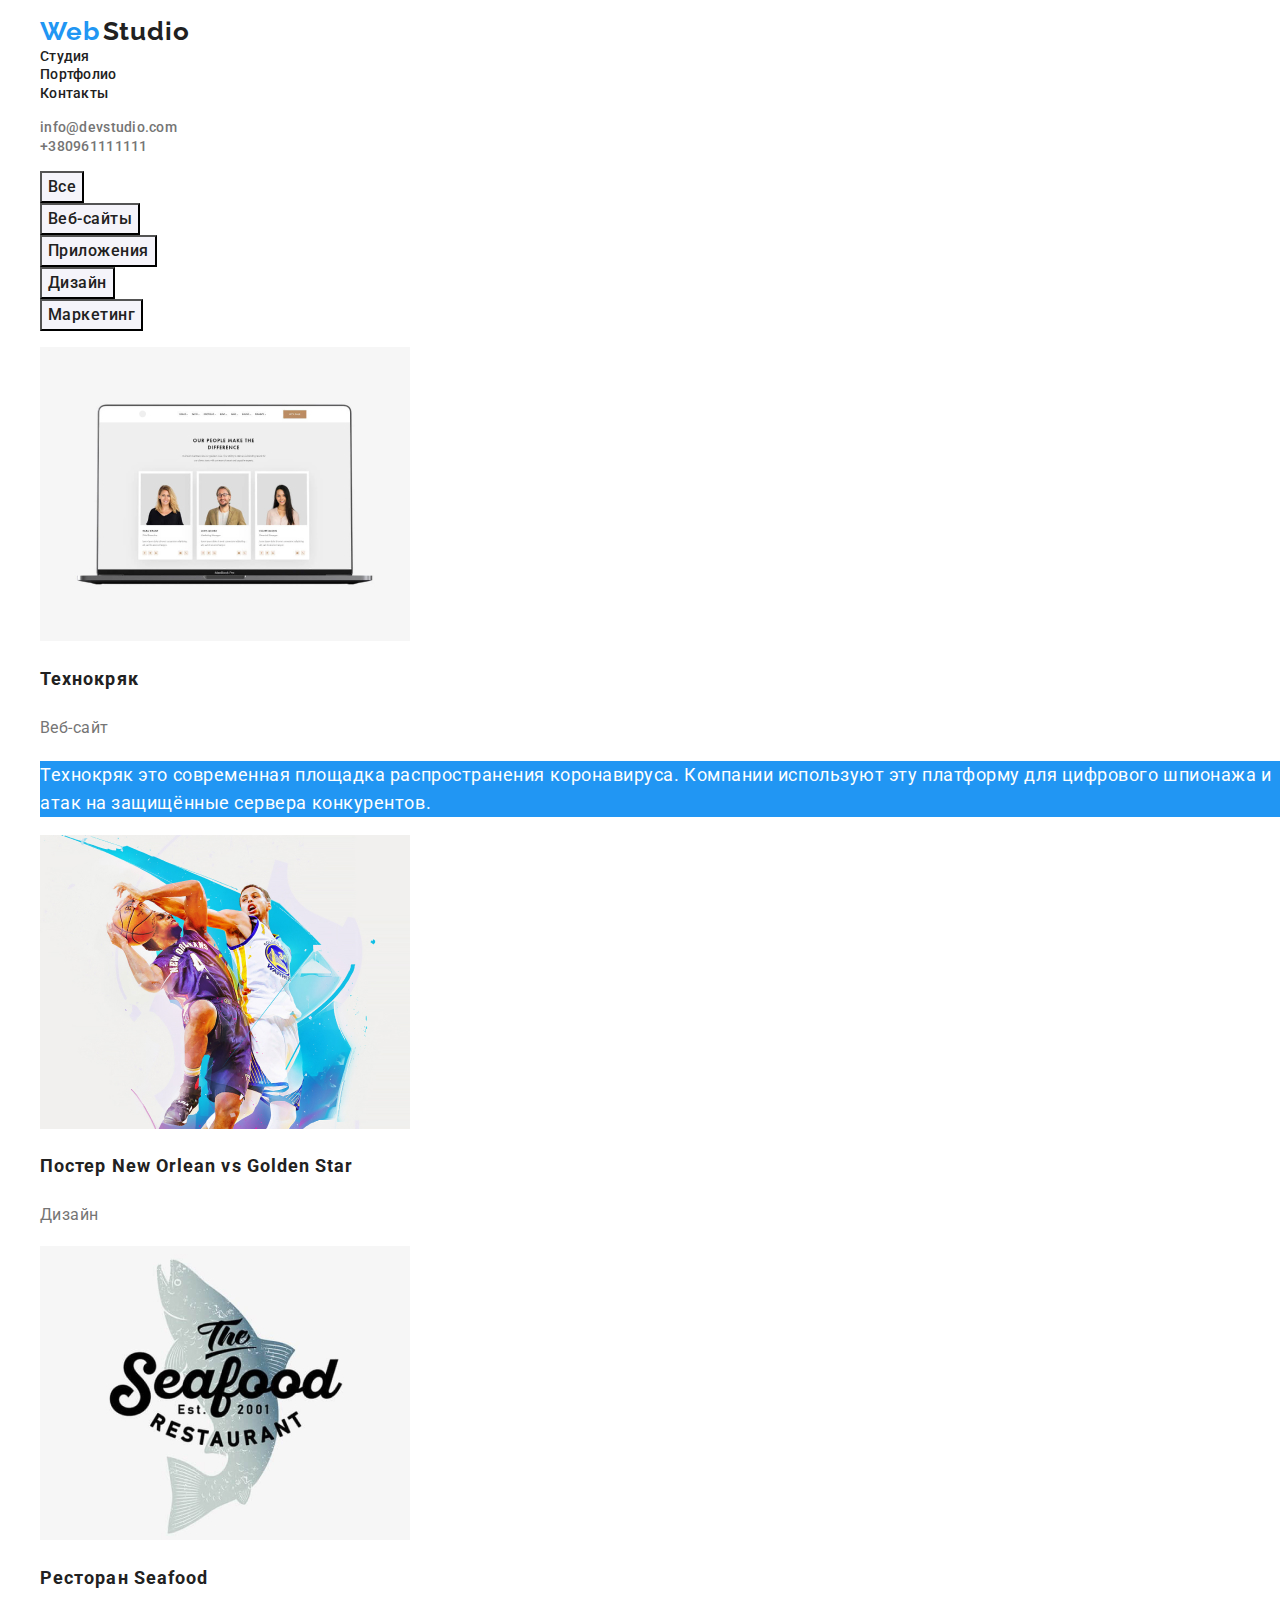
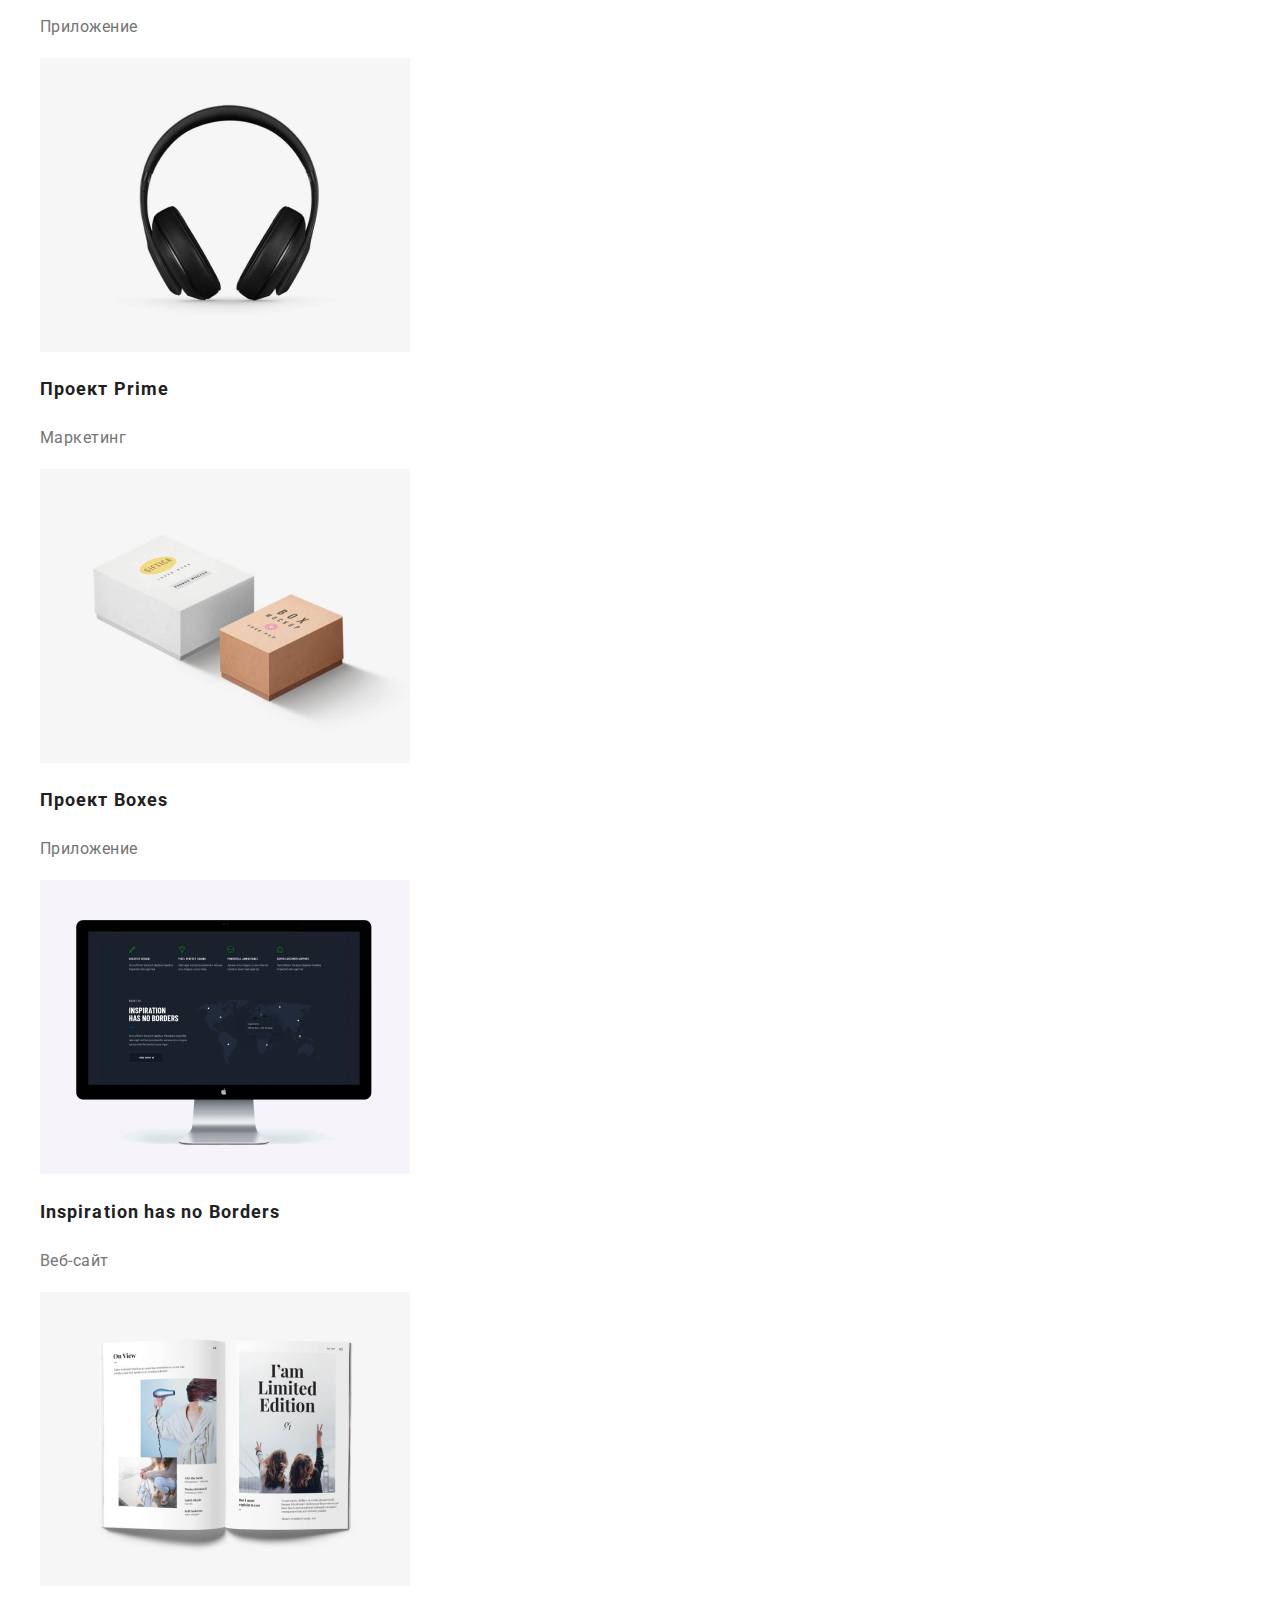
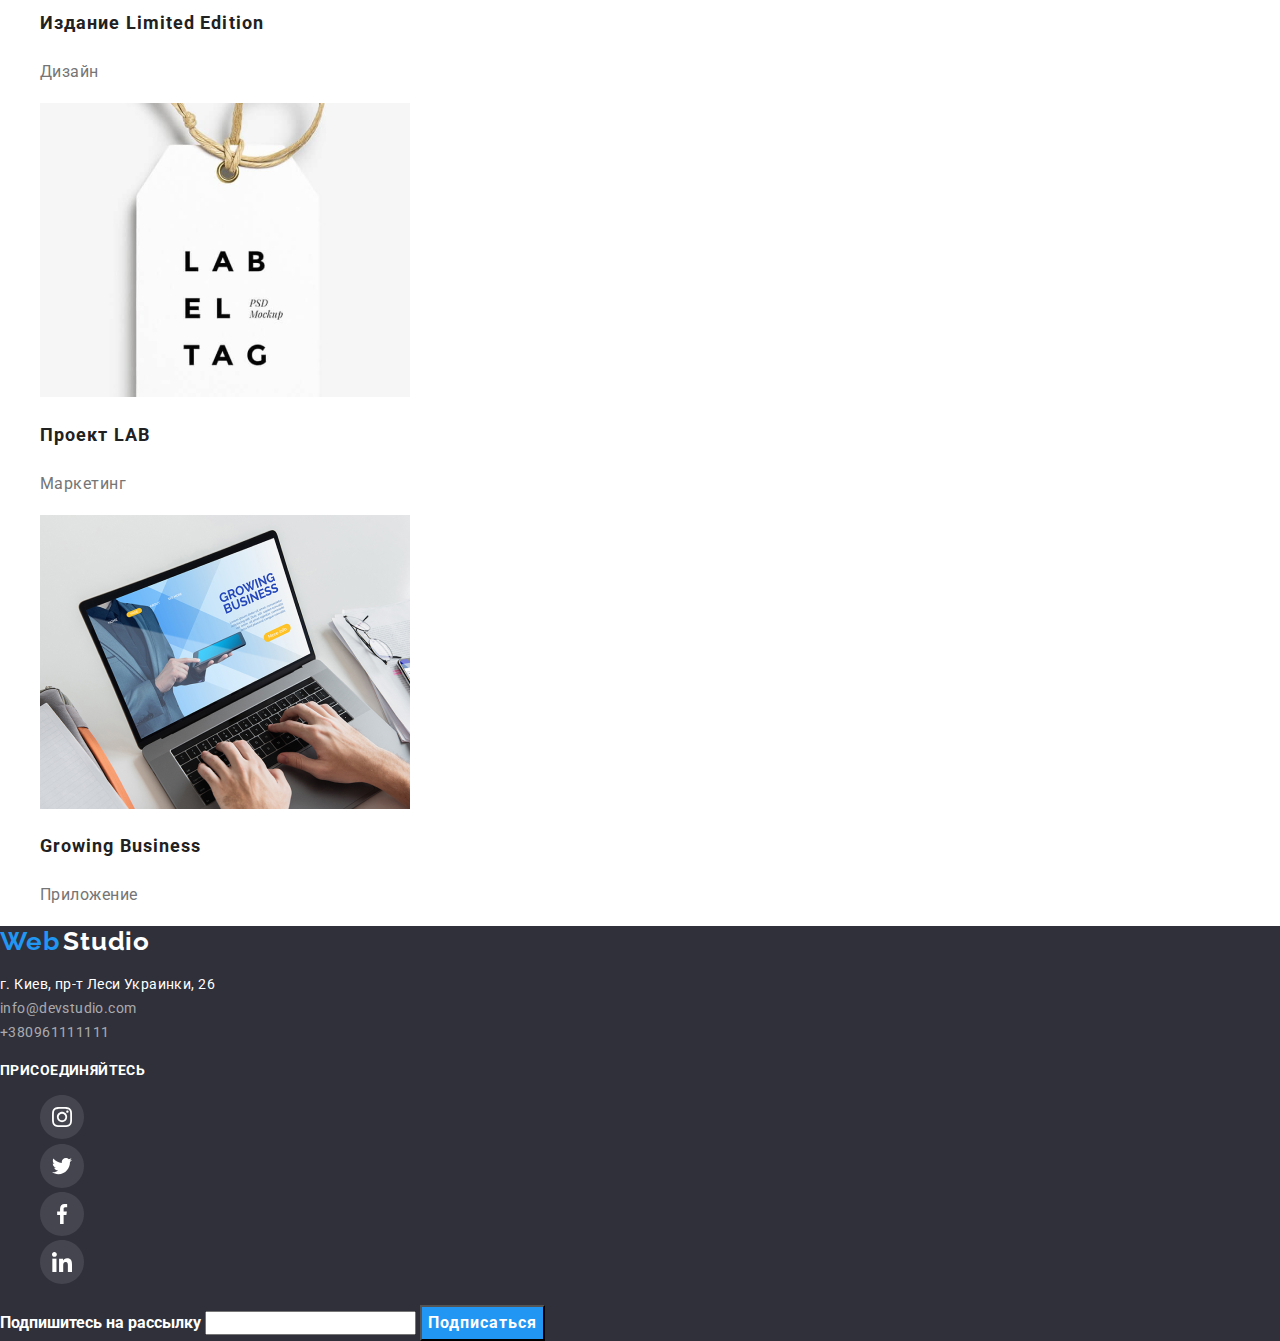
==== portfolio.html @ 6f6c6d49 "+" ====
<!DOCTYPE html>
<html lang="ru">
  <head>
    <meta charset="UTF-8" />
    <meta name="viewport" content="width=device-width, initial-scale=1.0" />
    <title>Портфолио</title>
    <link
      href="https://fonts.googleapis.com/css2?family=Raleway:wght@400;700&family=Roboto:wght@400;500;700;900&display=swap"
      rel="stylesheet"
    />
    <link rel="stylesheet" href="./css/normalize.css" />
    <link rel="stylesheet" href="./css/styles.css" />
  </head>

  <body>
    <header>
      <!--Main Navigation-->
      <nav>
        <ul class="site-nav">
          <li>
            <a href="./index.html" class="link">
              <span class="logo-web">Web</span>
              <span class="logo-studio">Studio</span>
            </a>
          </li>
          <li><a href="./index.html" class="link">Студия</a></li>
          <li>
            <a href="./portfolio.html" class="link">Портфолио</a>
          </li>
          <li><a href="" class="link">Контакты</a></li>
        </ul>
      </nav>

      <!--Contacts-->
      <address class="adress-top">
        <ul>
          <li>
            <a href="mailto:info@devstudio.com" class="contacts"
              >info@devstudio.com</a
            >
          </li>
          <li>
            <a href="tel:+380961111111" class="contacts">+380961111111</a>
          </li>
        </ul>
      </address>
    </header>

    <!--Section-->
    <main>
      <section>
        <h1 hidden>Наше портфолио проектов</h1>
        <ul>
          <li><button type="button" class="button-portfolio">Все</button></li>
          <li>
            <button type="button" class="button-portfolio">Веб-сайты</button>
          </li>
          <li>
            <button type="button" class="button-portfolio">Приложения</button>
          </li>
          <li>
            <button type="button" class="button-portfolio">Дизайн</button>
          </li>
          <li>
            <button type="button" class="button-portfolio">Маркетинг</button>
          </li>
        </ul>

        <!--cards-->
        <ul class="portfolio">
          <li>
            <a href="">
              <img
                src="./images/img.tehno.1.jpg"
                alt="Технокряк веб сайт"
                width="370"
              />
              <h2 class="portfolio-title">Технокряк</h2>
              <p class="portfolio-group">Веб-сайт</p>
              <p class="portfolio-description">
                Технокряк это современная площадка распространения коронавируса.
                Компании используют эту платформу для цифрового шпионажа и атак
                на защищённые сервера конкурентов.
              </p>
            </a>
          </li>
          <li>
            <a href="#">
              <img src="./images/img.tehno.2.jpg" alt="Постер" width="370" />
              <h2 class="portfolio-title">Постер New Orlean vs Golden Star</h2>
              <p class="portfolio-group">Дизайн</p>
            </a>
          </li>
          <li>
            <a href="#">
              <img
                src="./images/img.tehno.3.jpg"
                alt="Приложение для ресторана"
                width="370"
              />
              <h2 class="portfolio-title">Ресторан Seafood</h2>
              <p class="portfolio-group">Приложение</p>
            </a>
          </li>
          <li>
            <a href="">
              <img
                src="./images/img.tehno.4.jpg"
                alt="Маркетинговый проект"
                width="370"
              />
              <h2 class="portfolio-title">Проект Prime</h2>
              <p class="portfolio-group">Маркетинг</p>
            </a>
          </li>
          <li>
            <a href="">
              <img
                src="./images/img.tehno.5.jpg"
                alt="Приложение Коробка"
                width="370"
              />
              <h2 class="portfolio-title">Проект Boxes</h2>
              <p class="portfolio-group">Приложение</p>
            </a>
          </li>
          <li>
            <a href="">
              <img
                src="./images/img.tehno.6.jpg"
                alt="Веб сайт про вдохновение"
                width="370"
              />
              <h2 class="portfolio-title">Inspiration has no Borders</h2>
              <p class="portfolio-group">Веб-сайт</p>
            </a>
          </li>
          <li>
            <a href="">
              <img src="./images/img.tehno.7.jpg" alt="Дизайн" width="370" />
              <h2 class="portfolio-title">Издание Limited Edition</h2>
              <p class="portfolio-group">Дизайн</p>
            </a>
          </li>
          <li>
            <a href="">
              <img
                src="./images/img.tehno.8.jpg"
                alt="Маркетинг проекта Лаб"
                width="370"
              />
              <h2 class="portfolio-title">Проект LAB</h2>
              <p class="portfolio-group">Маркетинг</p>
            </a>
          </li>
          <li>
            <a href="">
              <img
                src="./images/laptop.jpg"
                alt="Приложение про бизнес"
                width="370"
              />
              <h2 class="portfolio-title">Growing Business</h2>
              <p class="portfolio-group">Приложение</p>
            </a>
          </li>
        </ul>
      </section>
    </main>

    <!--Footer-->
    <footer class="footer">
      <!--adress section-->
      <div>
        <a href="">
          <span class="logo-web">Web</span>
          <span class="logo-studio web-white">Studio</span>
        </a>
      </div>
      <div>
        <p>
          <span class="footer-adress">г. Киев, пр-т Леси Украинки, 26 </span
          ><br />
          <span class="email">info@devstudio.com </span><br />
          <span class="phone">+380961111111 </span><br />
        </p>
      </div>

      <!--Sosial media section-->
      <div>
        <b class="slogan">Присоединяйтесь</b>
        <ul>
          <li>
            <a
              href="https://www.instagram.com/"
              target="_blank"
              rel="noopener noreferrer"
              aria-label="ссылка Инстаграм"
              ><img src="./images/instagram.svg" alt="Линк на Инстаграм"
            /></a>
          </li>
          <li>
            <a
              href="https://twitter.com/"
              target="_blank"
              rel="noopener noreferrer"
              aria-label="ссылка Твиттер"
              ><img src="./images/twitter.black.svg" alt="Линк на Твиттер"
            /></a>
          </li>
          <li>
            <a
              href="https://facebook.com/"
              target="_blank"
              rel="noopener noreferrer"
              aria-label="ссылка Фейсбук"
              ><img src="./images/facebook.black.svg" alt="Линк на Фейсбук"
            /></a>
          </li>
          <li>
            <a
              href="https://www.linkedin.com/"
              target="_blank"
              rel="noopener noreferrer"
              aria-label="ссылка Линкедин"
              ><img src="./images/linkedin.black.svg" alt="Линк на Линкедин"
            /></a>
          </li>
        </ul>
      </div>
      <b class="foter">
        Подпишитесь на рассылку
      </b>
      <input type="text" />
      <button type="button" class="button">Подписаться</button>
    </footer>
  </body>
</html>
---- css/styles.css ----
:root {
  --primary-text-color: #757575;
  --title-text-color: #212121;
  --acent-text-color: #2196f3;
  --contacts-text-color: rgba(255, 255, 255, 0.6);
  --footer-background-color: #2f303a;
  --white-text-color: #ffffff;
  --grey-back-color: #f5f4fa;
}

ul {
  list-style-type: none;
}

a {
  text-decoration: none;
}
.section-title {
  color: var(--title-text-color);
  font-weight: 700;
  font-size: 36px;
  line-height: 1.17;
  letter-spacing: 0.03em;
  text-align: center;
}

body {
  background-color: #ffffff;
  color: var(--primary-text-color);
  font-family: Roboto, sans-serif;
}

/* Main Navigation*/
.logo-web {
  color: var(--acent-text-color);
  font-family: Raleway, sans-serif;
  font-weight: 700;
  font-size: 26px;
  line-height: 1.19;
  letter-spacing: 0.03em;
}

.logo-studio {
  color: var(--title-text-color);
  font-family: Raleway, sans-serif;
  font-weight: 700;
  font-size: 26px;
  line-height: 1.19;
  letter-spacing: 0.03em;
}

.site-nav .link {
  color: var(--title-text-color);
  font-weight: 500;
  font-size: 14px;
  line-height: 1.14px;
  letter-spacing: 0.02em;
}

.adress-top {
  font-style: normal;
}
.contacts {
  color: var(--primary-text-color);
  font-weight: 500;
  font-size: 14px;
  line-height: 1.14px;
  letter-spacing: 0.02em;
}

.button {
  background-color: var(--acent-text-color);
  color: var(--white-text-color);
  font-family: inherit;
  font-weight: 700;
  font-size: 16px;
  line-height: 1.88;
  text-align: center;
  letter-spacing: 0.06em;
}

.link:hover,
.link:focus,
.contacts:hover,
.contacts:focus,
.button:active,
.button-portfolio:active {
  color: var(--acent-text-color);
}

/* Hero*/
.hero-title {
  color: #ffffff;
  background-color: #2f303a;
  font-weight: 700;
  font-size: 44px;
  line-height: 1.36;
  letter-spacing: 0.06em;
  text-transform: uppercase;
  text-align: center;
}

/* Work principles*/

.principles-title {
  color: var(--title-text-color);
  font-weight: 700;
  font-size: 14px;
  line-height: 1.14;
  letter-spacing: 0.03em;
  text-transform: uppercase;
}

.principles-description {
  font-weight: 400;
  font-size: 14px;
  line-height: 1.71;
  letter-spacing: 0.03em;
}

/* What do we do section*/
.work-list-title {
  color: var(--white-text-color);
  background-color: #2f303a;
  font-weight: 700;
  font-size: 14px;
  line-height: 1.14;
  text-align: center;
  letter-spacing: 0.03em;
  text-transform: uppercase;
}

/* Our team section*/
.team-section {
  background-color: var(--grey-back-color);
}
.team-member-name {
  color: var(--title-text-color);
  font-weight: 500;
  font-size: 16px;
  line-height: 1.19;
  text-align: center;
  letter-spacing: 0.03em;
}

.profession {
  font-weight: 400;
  font-size: 16px;
  line-height: 0.84;
  text-align: center;
  letter-spacing: 0.03em;
}

/* Our clients section*/

/* Adress section*/
.footer {
  background: var(--footer-background-color);
}
.footer-adress {
  color: var(--white-text-color);
  font-weight: 400;
  font-size: 14px;
  line-height: 1.71;
  letter-spacing: 0.03em;
}
.foter {
  color: var(--white-text-color);
}
.email,
.phone {
  color: var(--contacts-text-color);
  font-weight: 400;
  font-size: 14px;
  line-height: 1.71;
  letter-spacing: 0.03em;
}

.web-white {
  color: var(--white-text-color);
  font-family: Raleway, sans-serif;
  font-weight: 700;
  font-size: 26px;
  line-height: 1.19;
  letter-spacing: 0.03em;
}

.slogan {
  color: var(--white-text-color);
  font-weight: 700;
  font-size: 14px;
  line-height: 1.14;
  letter-spacing: 0.03em;
  text-transform: uppercase;
}

/*PORTFOLIO PAGE CSS*/

.button-portfolio {
  background-color: var(--grey-back-color);
  color: var(--title-text-color);
  font-family: inherit;
  font-weight: 500;
  font-size: 16px;
  line-height: 1.63;
  text-align: center;
  letter-spacing: 0.03em;
}

.button-portfolio:focus,
.button-portfolio:hover {
  background-color: var(--acent-text-color);
  color: var(--white-text-color);
}

.portfolio-title {
  color: var(--title-text-color);
  font-weight: 700;
  font-size: 18px;
  line-height: 2;
  letter-spacing: 0.06em;
}

.portfolio-group {
  color: var(--primary-text-color);
  font-weight: 400;
  font-size: 16px;
  line-height: 1.88;
  letter-spacing: 0.03em;
}

.portfolio-description {
  color: var(--white-text-color);
  background-color: #2196f3;
  font-weight: 400;
  font-size: 18px;
  line-height: 1.56;
  letter-spacing: 0.03em;
}
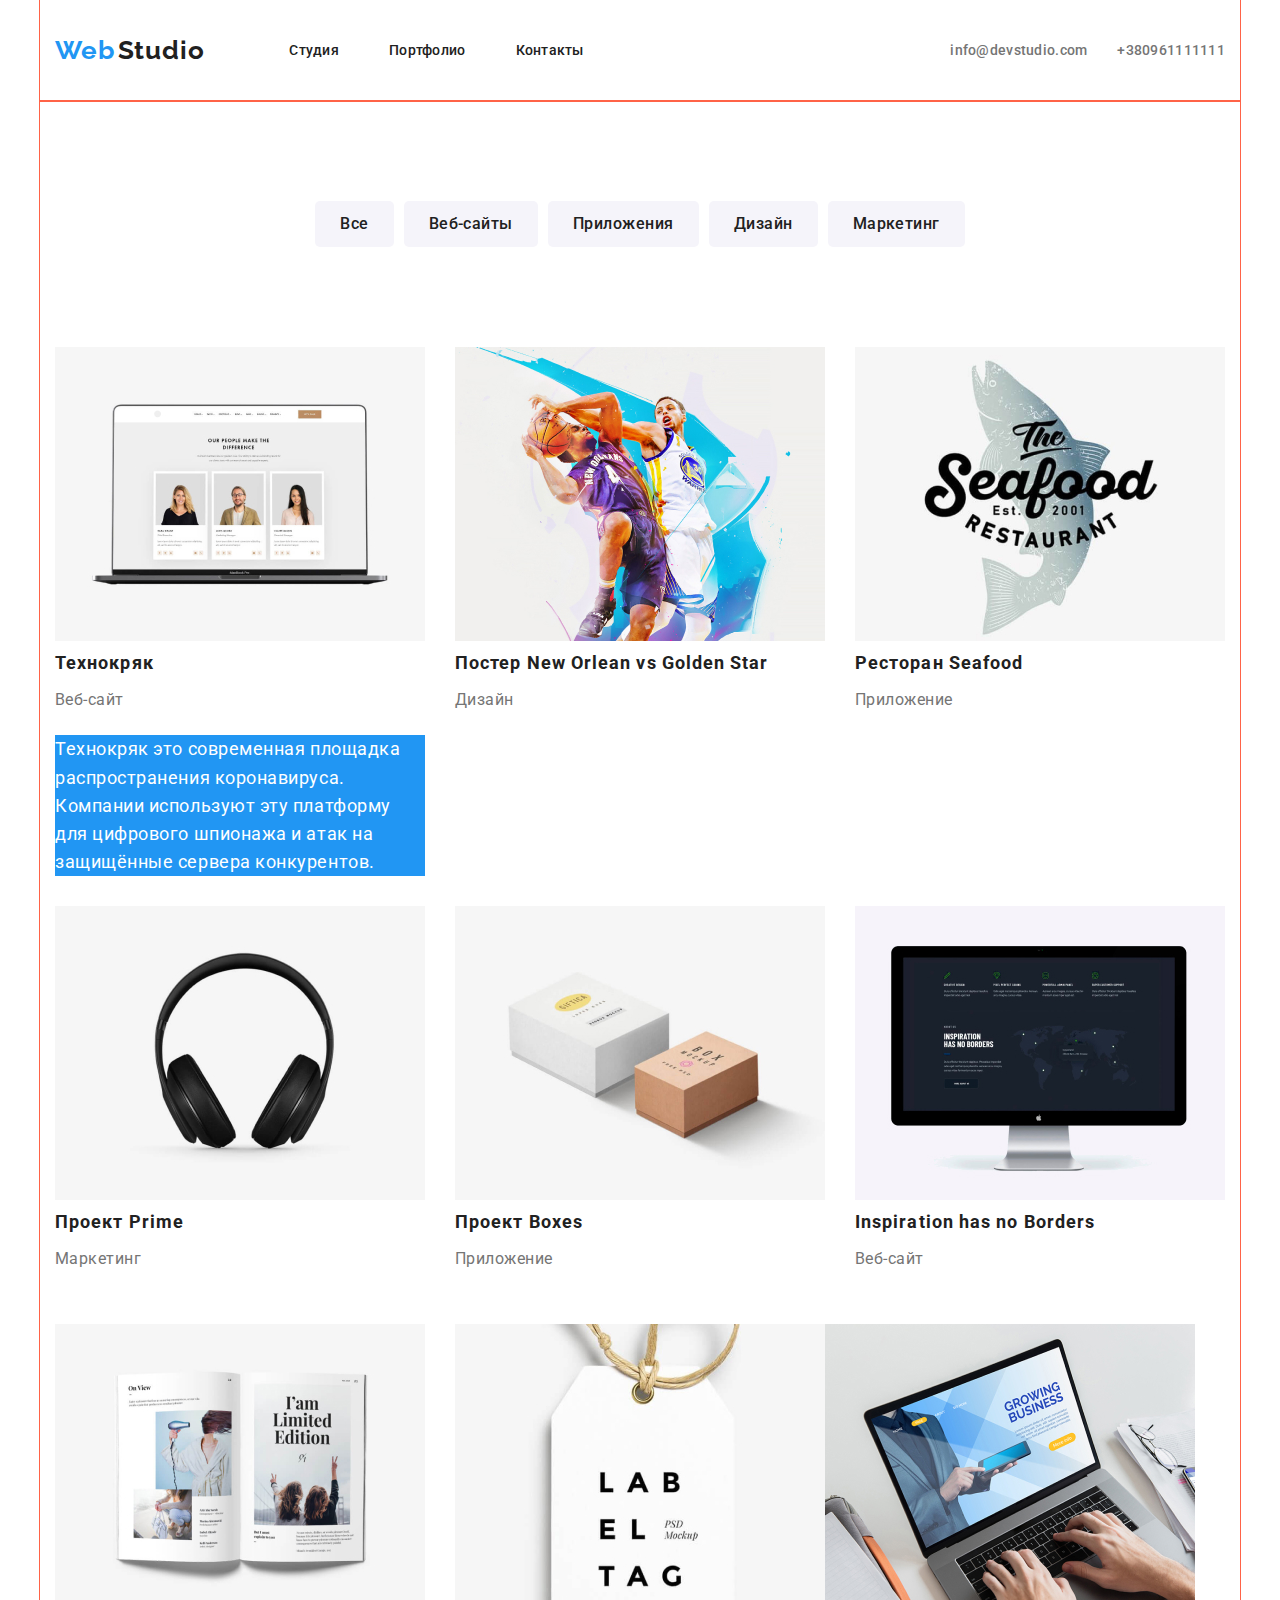
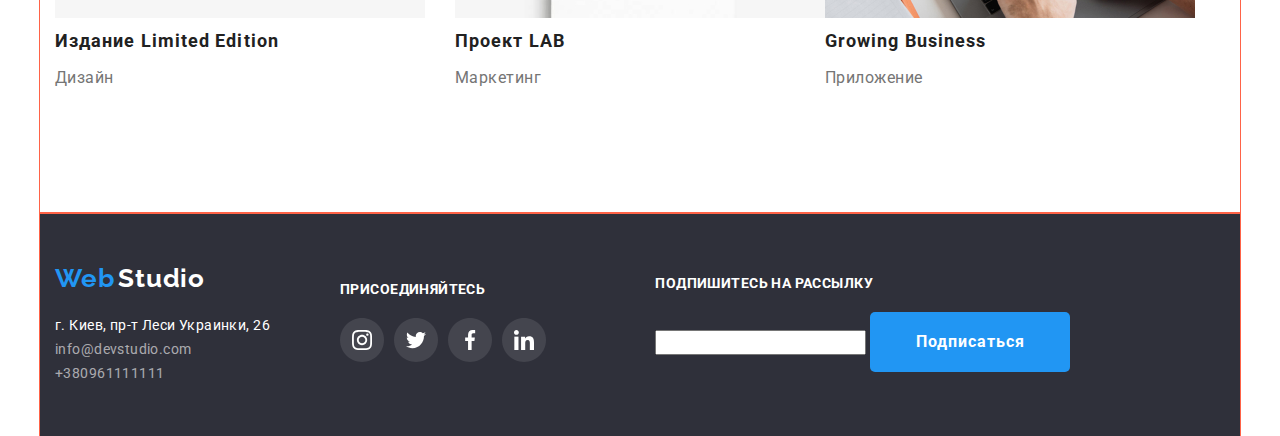
==== commit 5463f5b2: "Жесть))" ====
--- a/portfolio.html
+++ b/portfolio.html
@@ -13,226 +13,239 @@
   </head>
 
   <body>
-    <header>
+    <header class="page-header">
       <!--Main Navigation-->
-      <nav>
-        <ul class="site-nav">
-          <li>
-            <a href="./index.html" class="link">
+
+      <div class="container flexbox">
+        <nav class="navigation">
+          <ul class="site-nav">
+            <li class="menu-item-studio">
+              <a href="./index.html" class="link">
+                <span class="logo-web">Web</span>
+                <span class="logo-studio">Studio</span>
+              </a>
+            </li>
+            <li class="menu-item">
+              <a href="./index.html" class="link">Студия</a>
+            </li>
+            <li class="menu-item">
+              <a href="./portfolio.html" class="link">Портфолио</a>
+            </li>
+            <li class="menu-item"><a href="#" class="link">Контакты</a></li>
+          </ul>
+        </nav>
+
+        <!--Contacts-->
+
+        <address class="adress-top">
+          <ul class="site-nav">
+            <li class="menu-item-contacts">
+              <a href="mailto:info@devstudio.com" class="contacts"
+                >info@devstudio.com</a
+              >
+            </li>
+            <li class="menu-item-contacts">
+              <a href="tel:+380961111111" class="contacts">+380961111111</a>
+            </li>
+          </ul>
+        </address>
+      </div>
+    </header>
+
+    <!--Section-->
+    <main>
+      <section class="container">
+        <div class="section-portfolio">
+          <h1 hidden>Наше портфолио проектов</h1>
+          <ul class="portfolio-nav">
+            <li class="item">
+              <button type="button" class="button-portfolio">Все</button>
+            </li>
+            <li class="item">
+              <button type="button" class="button-portfolio">Веб-сайты</button>
+            </li>
+            <li class="item">
+              <button type="button" class="button-portfolio">Приложения</button>
+            </li>
+            <li class="item">
+              <button type="button" class="button-portfolio">Дизайн</button>
+            </li>
+            <li class="item">
+              <button type="button" class="button-portfolio">Маркетинг</button>
+            </li>
+          </ul>
+
+          <!--cards-->
+          <ul class="portfolio">
+            <li class="item">
+              <a href="">
+                <img
+                  src="./images/img.tehno.1.jpg"
+                  alt="Технокряк веб сайт"
+                  width="370"
+                />
+                <h2 class="portfolio-title">Технокряк</h2>
+                <p class="portfolio-group">Веб-сайт</p>
+                <p class="portfolio-description">
+                  Технокряк это современная площадка распространения
+                  коронавируса. Компании используют эту платформу для цифрового
+                  шпионажа и атак на защищённые сервера конкурентов.
+                </p>
+              </a>
+            </li>
+            <li class="item">
+              <a href="#">
+                <img src="./images/img.tehno.2.jpg" alt="Постер" width="370" />
+                <h2 class="portfolio-title">
+                  Постер New Orlean vs Golden Star
+                </h2>
+                <p class="portfolio-group">Дизайн</p>
+              </a>
+            </li>
+            <li class="item">
+              <a href="">
+                <img
+                  src="./images/img.tehno.3.jpg"
+                  alt="Приложение для ресторана"
+                  width="370"
+                />
+                <h2 class="portfolio-title">Ресторан Seafood</h2>
+                <p class="portfolio-group">Приложение</p>
+              </a>
+            </li>
+            <li class="item">
+              <a href="">
+                <img
+                  src="./images/img.tehno.4.jpg"
+                  alt="Маркетинговый проект"
+                  width="370"
+                />
+                <h2 class="portfolio-title">Проект Prime</h2>
+                <p class="portfolio-group">Маркетинг</p>
+              </a>
+            </li>
+            <li class="item">
+              <a href="">
+                <img
+                  src="./images/img.tehno.5.jpg"
+                  alt="Приложение Коробка"
+                  width="370"
+                />
+                <h2 class="portfolio-title">Проект Boxes</h2>
+                <p class="portfolio-group">Приложение</p>
+              </a>
+            </li>
+            <li class="item">
+              <a href="">
+                <img
+                  src="./images/img.tehno.6.jpg"
+                  alt="Веб сайт про вдохновение"
+                  width="370"
+                />
+                <h2 class="portfolio-title">Inspiration has no Borders</h2>
+                <p class="portfolio-group">Веб-сайт</p>
+              </a>
+            </li>
+            <li class="item">
+              <a href="">
+                <img src="./images/img.tehno.7.jpg" alt="Дизайн" width="370" />
+                <h2 class="portfolio-title">Издание Limited Edition</h2>
+                <p class="portfolio-group">Дизайн</p>
+              </a>
+            </li>
+            <li>
+              <a href="">
+                <img
+                  src="./images/img.tehno.8.jpg"
+                  alt="Маркетинг проекта Лаб"
+                  width="370"
+                />
+                <h2 class="portfolio-title">Проект LAB</h2>
+                <p class="portfolio-group">Маркетинг</p>
+              </a>
+            </li>
+            <li class="item">
+              <a href="">
+                <img
+                  src="./images/laptop.jpg"
+                  alt="Приложение про бизнес"
+                  width="370"
+                />
+                <h2 class="portfolio-title">Growing Business</h2>
+                <p class="portfolio-group">Приложение</p>
+              </a>
+            </li>
+          </ul>
+        </div>
+      </section>
+    </main>
+
+    <!--Footer-->
+    <footer class="container last">
+      <div class="footer">
+        <ul class="foot-log">
+          <li class="footweb">
+            <a href="">
               <span class="logo-web">Web</span>
-              <span class="logo-studio">Studio</span>
+              <span class="logo-studio web-white">Studio</span>
             </a>
           </li>
-          <li><a href="./index.html" class="link">Студия</a></li>
-          <li>
-            <a href="./portfolio.html" class="link">Портфолио</a>
-          </li>
-          <li><a href="" class="link">Контакты</a></li>
-        </ul>
-      </nav>
-
-      <!--Contacts-->
-      <address class="adress-top">
-        <ul>
-          <li>
-            <a href="mailto:info@devstudio.com" class="contacts"
-              >info@devstudio.com</a
-            >
-          </li>
-          <li>
-            <a href="tel:+380961111111" class="contacts">+380961111111</a>
+          <li class="footweb">
+            <span class="footer-adress">г. Киев, пр-т Леси Украинки, 26 </span
+            ><br />
+            <span class="email">info@devstudio.com </span><br />
+            <span class="phone">+380961111111 </span><br />
           </li>
         </ul>
-      </address>
-    </header>
-
-    <!--Section-->
-    <main>
-      <section>
-        <h1 hidden>Наше портфолио проектов</h1>
-        <ul>
-          <li><button type="button" class="button-portfolio">Все</button></li>
-          <li>
-            <button type="button" class="button-portfolio">Веб-сайты</button>
-          </li>
-          <li>
-            <button type="button" class="button-portfolio">Приложения</button>
-          </li>
-          <li>
-            <button type="button" class="button-portfolio">Дизайн</button>
-          </li>
-          <li>
-            <button type="button" class="button-portfolio">Маркетинг</button>
-          </li>
-        </ul>
-
-        <!--cards-->
-        <ul class="portfolio">
-          <li>
-            <a href="">
-              <img
-                src="./images/img.tehno.1.jpg"
-                alt="Технокряк веб сайт"
-                width="370"
-              />
-              <h2 class="portfolio-title">Технокряк</h2>
-              <p class="portfolio-group">Веб-сайт</p>
-              <p class="portfolio-description">
-                Технокряк это современная площадка распространения коронавируса.
-                Компании используют эту платформу для цифрового шпионажа и атак
-                на защищённые сервера конкурентов.
-              </p>
-            </a>
-          </li>
-          <li>
-            <a href="#">
-              <img src="./images/img.tehno.2.jpg" alt="Постер" width="370" />
-              <h2 class="portfolio-title">Постер New Orlean vs Golden Star</h2>
-              <p class="portfolio-group">Дизайн</p>
-            </a>
-          </li>
-          <li>
-            <a href="#">
-              <img
-                src="./images/img.tehno.3.jpg"
-                alt="Приложение для ресторана"
-                width="370"
-              />
-              <h2 class="portfolio-title">Ресторан Seafood</h2>
-              <p class="portfolio-group">Приложение</p>
-            </a>
-          </li>
-          <li>
-            <a href="">
-              <img
-                src="./images/img.tehno.4.jpg"
-                alt="Маркетинговый проект"
-                width="370"
-              />
-              <h2 class="portfolio-title">Проект Prime</h2>
-              <p class="portfolio-group">Маркетинг</p>
-            </a>
-          </li>
-          <li>
-            <a href="">
-              <img
-                src="./images/img.tehno.5.jpg"
-                alt="Приложение Коробка"
-                width="370"
-              />
-              <h2 class="portfolio-title">Проект Boxes</h2>
-              <p class="portfolio-group">Приложение</p>
-            </a>
-          </li>
-          <li>
-            <a href="">
-              <img
-                src="./images/img.tehno.6.jpg"
-                alt="Веб сайт про вдохновение"
-                width="370"
-              />
-              <h2 class="portfolio-title">Inspiration has no Borders</h2>
-              <p class="portfolio-group">Веб-сайт</p>
-            </a>
-          </li>
-          <li>
-            <a href="">
-              <img src="./images/img.tehno.7.jpg" alt="Дизайн" width="370" />
-              <h2 class="portfolio-title">Издание Limited Edition</h2>
-              <p class="portfolio-group">Дизайн</p>
-            </a>
-          </li>
-          <li>
-            <a href="">
-              <img
-                src="./images/img.tehno.8.jpg"
-                alt="Маркетинг проекта Лаб"
-                width="370"
-              />
-              <h2 class="portfolio-title">Проект LAB</h2>
-              <p class="portfolio-group">Маркетинг</p>
-            </a>
-          </li>
-          <li>
-            <a href="">
-              <img
-                src="./images/laptop.jpg"
-                alt="Приложение про бизнес"
-                width="370"
-              />
-              <h2 class="portfolio-title">Growing Business</h2>
-              <p class="portfolio-group">Приложение</p>
-            </a>
-          </li>
-        </ul>
-      </section>
-    </main>
-
-    <!--Footer-->
-    <footer class="footer">
-      <!--adress section-->
-      <div>
-        <a href="">
-          <span class="logo-web">Web</span>
-          <span class="logo-studio web-white">Studio</span>
-        </a>
+        <div class="foot-join">
+          <div class="footweb slogan">Присоединяйтесь</div>
+          <ul class="foot">
+            <li class="staf">
+              <a
+                href="https://www.instagram.com/"
+                target="_blank"
+                rel="noopener noreferrer"
+                aria-label="ссылка Инстаграм"
+                ><img src="./images/instagram.svg" alt="Линк на Инстаграм"
+              /></a>
+            </li>
+            <li class="staf">
+              <a
+                href="https://twitter.com/"
+                target="_blank"
+                rel="noopener noreferrer"
+                aria-label="ссылка Твиттер"
+                ><img src="./images/twitter.black.svg" alt="Линк на Твиттер"
+              /></a>
+            </li>
+            <li class="staf">
+              <a
+                href="https://facebook.com/"
+                target="_blank"
+                rel="noopener noreferrer"
+                aria-label="ссылка Фейсбук"
+                ><img src="./images/facebook.black.svg" alt="Линк на Фейсбук"
+              /></a>
+            </li>
+            <li class="staf">
+              <a
+                href="https://www.linkedin.com/"
+                target="_blank"
+                rel="noopener noreferrer"
+                aria-label="ссылка Линкедин"
+                ><img src="./images/linkedin.black.svg" alt="Линк на Линкедин"
+              /></a>
+            </li>
+          </ul>
+        </div>
+        <div>
+          <div class="footweb slogan">
+            Подпишитесь на рассылку
+          </div>
+          <input type="text" />
+          <button type="button" class="button">Подписаться</button>
+        </div>
       </div>
-      <div>
-        <p>
-          <span class="footer-adress">г. Киев, пр-т Леси Украинки, 26 </span
-          ><br />
-          <span class="email">info@devstudio.com </span><br />
-          <span class="phone">+380961111111 </span><br />
-        </p>
-      </div>
-
-      <!--Sosial media section-->
-      <div>
-        <b class="slogan">Присоединяйтесь</b>
-        <ul>
-          <li>
-            <a
-              href="https://www.instagram.com/"
-              target="_blank"
-              rel="noopener noreferrer"
-              aria-label="ссылка Инстаграм"
-              ><img src="./images/instagram.svg" alt="Линк на Инстаграм"
-            /></a>
-          </li>
-          <li>
-            <a
-              href="https://twitter.com/"
-              target="_blank"
-              rel="noopener noreferrer"
-              aria-label="ссылка Твиттер"
-              ><img src="./images/twitter.black.svg" alt="Линк на Твиттер"
-            /></a>
-          </li>
-          <li>
-            <a
-              href="https://facebook.com/"
-              target="_blank"
-              rel="noopener noreferrer"
-              aria-label="ссылка Фейсбук"
-              ><img src="./images/facebook.black.svg" alt="Линк на Фейсбук"
-            /></a>
-          </li>
-          <li>
-            <a
-              href="https://www.linkedin.com/"
-              target="_blank"
-              rel="noopener noreferrer"
-              aria-label="ссылка Линкедин"
-              ><img src="./images/linkedin.black.svg" alt="Линк на Линкедин"
-            /></a>
-          </li>
-        </ul>
-      </div>
-      <b class="foter">
-        Подпишитесь на рассылку
-      </b>
-      <input type="text" />
-      <button type="button" class="button">Подписаться</button>
     </footer>
   </body>
 </html>
--- a/css/styles.css
+++ b/css/styles.css
@@ -1,3 +1,13 @@
+html {
+  box-sizing: border-box;
+}
+
+*,
+*::before,
+*::after {
+  box-sizing: inherit;
+}
+
 :root {
   --primary-text-color: #757575;
   --title-text-color: #212121;
@@ -10,18 +20,12 @@
 
 ul {
   list-style-type: none;
+  padding: 0px;
+  margin: 0px;
 }
 
 a {
   text-decoration: none;
-}
-.section-title {
-  color: var(--title-text-color);
-  font-weight: 700;
-  font-size: 36px;
-  line-height: 1.17;
-  letter-spacing: 0.03em;
-  text-align: center;
 }
 
 body {
@@ -30,6 +34,65 @@
   font-family: Roboto, sans-serif;
 }
 
+.page-header {
+  box-sizing: inherit;
+}
+
+.flexbox {
+  display: flex;
+  justify-content: flex-end;
+  align-items: center;
+}
+
+/* Container and Section */
+.container {
+  width: 1200px;
+  padding-left: 15px;
+  padding-right: 15px;
+  margin-right: auto;
+  margin-left: auto;
+  outline: 1px solid tomato;
+}
+
+/* Hero*/
+.hero {
+  padding-top: 200px;
+  padding-bottom: 280px;
+  padding-left: auto;
+  padding-right: auto;
+  text-align: center;
+  background-color: #2f303a;
+}
+
+.title {
+  color: #ffffff;
+  font-weight: 700px;
+  font-size: 44px;
+  line-height: 1.36;
+  letter-spacing: 0.06em;
+  /* margin-bottom: 0px;
+  margin-top: 0px; */
+}
+.effective {
+  margin: 0px 0px 30px 0px;
+  text-align: center;
+}
+/* Button */
+.button {
+  border-radius: 5px;
+  padding: 15px 30px;
+  min-width: 200px;
+  border: 0px;
+  background-color: var(--acent-text-color);
+  color: var(--white-text-color);
+  font-family: inherit;
+  font-weight: 700;
+  font-size: 16px;
+  line-height: 1.88;
+  letter-spacing: 0.06em;
+  text-align: center;
+}
+
 /* Main Navigation*/
 .logo-web {
   color: var(--acent-text-color);
@@ -56,9 +119,34 @@
   line-height: 1.14px;
   letter-spacing: 0.02em;
 }
-
+.site-nav {
+  display: flex;
+  margin: none;
+  align-items: center;
+  padding-top: 35px;
+  padding-bottom: 35px;
+}
+
+/* Menu item */
+.menu-item-studio {
+  margin-right: 85px;
+}
+.menu-item:not(:last-child) {
+  margin-right: 50px;
+}
 .adress-top {
   font-style: normal;
+}
+.menu-item-contacts:not(:last-child) {
+  margin-right: 30px;
+  align-items: center;
+}
+
+/* Navigation */
+.navigation {
+  display: flex;
+  align-items: center;
+  margin-right: auto;
 }
 .contacts {
   color: var(--primary-text-color);
@@ -67,18 +155,6 @@
   line-height: 1.14px;
   letter-spacing: 0.02em;
 }
-
-.button {
-  background-color: var(--acent-text-color);
-  color: var(--white-text-color);
-  font-family: inherit;
-  font-weight: 700;
-  font-size: 16px;
-  line-height: 1.88;
-  text-align: center;
-  letter-spacing: 0.06em;
-}
-
 .link:hover,
 .link:focus,
 .contacts:hover,
@@ -88,51 +164,117 @@
   color: var(--acent-text-color);
 }
 
-/* Hero*/
-.hero-title {
-  color: #ffffff;
+/* Work principles*/
+
+.principles-title {
+  margin-top: 10px;
+  margin-bottom: 10px;
+  color: var(--title-text-color);
+  font-weight: 700;
+  font-size: 14px;
+  line-height: 1.14;
+  letter-spacing: 0.03em;
+  text-transform: uppercase;
+}
+.principles-description {
+  font-weight: 400;
+  font-size: 14px;
+  line-height: 1.71;
+  letter-spacing: 0.03em;
+}
+.principles {
+  display: flex;
+  flex-wrap: wrap;
+  padding-bottom: 100px;
+  padding-top: 100px;
+}
+.principles:not(:last-child) {
+  margin-right: 0px;
+  margin-right: 30px;
+  align-items: center;
+  display: flex;
+  padding-top: 30px;
+  padding-bottom: 30px;
+}
+.working:last-child {
+  margin-right: 0px;
+}
+.workingimg {
+  margin-top: 25px;
+  margin-bottom: 25px;
+  text-align: center;
+}
+.working {
+  margin-right: 30px;
+  width: 270px;
+  background-color: yellowgreen;
+}
+
+/* What do we do section*/
+
+.we-doing {
+  margin: 0px;
+  color: var(--title-text-color);
+  font-weight: 700;
+  font-size: 36px;
+  line-height: 1.17;
+  letter-spacing: 0.03em;
+  text-align: center;
+  flex-wrap: wrap;
+  padding-bottom: 50px;
+}
+.What-are-we-doing {
+  display: flex;
+  padding-bottom: 100px;
+}
+.What-are-we-doing .item {
+  width: 370px;
+  margin-right: 30px;
+}
+.work-list .item:last-child {
+  margin-right: 0px;
+}
+.work-list-title {
+  color: var(--white-text-color);
   background-color: #2f303a;
   font-weight: 700;
-  font-size: 44px;
-  line-height: 1.36;
-  letter-spacing: 0.06em;
+  font-size: 14px;
+  line-height: 1.14;
+  text-align: center;
+  letter-spacing: 0.03em;
   text-transform: uppercase;
-  text-align: center;
-}
-
-/* Work principles*/
-
-.principles-title {
-  color: var(--title-text-color);
-  font-weight: 700;
-  font-size: 14px;
-  line-height: 1.14;
-  letter-spacing: 0.03em;
-  text-transform: uppercase;
-}
-
-.principles-description {
-  font-weight: 400;
-  font-size: 14px;
-  line-height: 1.71;
-  letter-spacing: 0.03em;
-}
-
-/* What do we do section*/
-.work-list-title {
-  color: var(--white-text-color);
-  background-color: #2f303a;
-  font-weight: 700;
-  font-size: 14px;
-  line-height: 1.14;
-  text-align: center;
-  letter-spacing: 0.03em;
-  text-transform: uppercase;
 }
 
 /* Our team section*/
-.team-section {
+.ourteam {
   background-color: var(--grey-back-color);
+}
+.section-team {
+  margin-top: 0px;
+  padding-top: 100px;
+  margin-bottom: 50px;
+  color: var(--title-text-color);
+  font-weight: 700;
+  font-size: 36px;
+  line-height: 1.17;
+  letter-spacing: 0.03em;
+  text-align: center;
+}
+.staff .member {
+  display: block;
+  margin-bottom: 30px;
+}
+.team {
+  display: flex;
+  justify-content: center;
+  padding-bottom: 100px;
+}
+.team .staff {
+  margin-right: 30px;
+  background-color: var(--white-text-color);
+}
+.team .staff:last-child {
+  margin-right: 0px;
 }
 .team-member-name {
   color: var(--title-text-color);
@@ -142,7 +284,10 @@
   text-align: center;
   letter-spacing: 0.03em;
 }
-
+.social {
+  display: flex;
+  justify-content: space-evenly;
+}
 .profession {
   font-weight: 400;
   font-size: 16px;
@@ -151,22 +296,57 @@
   letter-spacing: 0.03em;
 }
 
-/* Our clients section*/
-
-/* Adress section*/
+/* Adress section Foter */
+.last {
+  background: var(--footer-background-color);
+}
+.footer-adress {
+  color: var(--white-text-color);
+  font-weight: 400;
+  font-size: 14px;
+  line-height: 1.71;
+  letter-spacing: 0.03em;
+}
+.foter {
+  color: var(--white-text-color);
+}
+
 .footer {
-  background: var(--footer-background-color);
-}
-.footer-adress {
-  color: var(--white-text-color);
-  font-weight: 400;
-  font-size: 14px;
-  line-height: 1.71;
-  letter-spacing: 0.03em;
-}
-.foter {
-  color: var(--white-text-color);
-}
+  display: flex;
+  align-items: center;
+  padding-bottom: 50px;
+  padding-top: 50px;
+  margin-right: auto;
+}
+.foot {
+  display: flex;
+  align-items: center;
+}
+/* .foot-log {
+  margin-right: 70px;
+} */
+.footweb {
+  padding-bottom: 20px;
+  margin-right: 70px;
+}
+.footweb:last-child {
+  padding-bottom: 0px;
+}
+.join {
+  padding-bottom: 20px;
+}
+.foot-join {
+  margin-right: 100px;
+}
+.foot .staf {
+  margin-right: 10px;
+  display: flex;
+  justify-content: center;
+}
+.foot .staf:last-child {
+  margin-right: 0px;
+}
+
 .email,
 .phone {
   color: var(--contacts-text-color);
@@ -196,7 +376,28 @@
 
 /*PORTFOLIO PAGE CSS*/
 
+.section-portfolio {
+  padding-top: 100px;
+  padding-bottom: 100px;
+}
+.portfolio-nav {
+  display: flex;
+  justify-content: center;
+}
+.portfolio-nav .item {
+  margin-right: 10px;
+  margin-bottom: 50px;
+}
+.portfolio-nav .item:last-child {
+  margin-right: 0px;
+}
+
 .button-portfolio {
+  border-radius: 5px;
+  padding: 10px 25px;
+  border: 0px;
+  margin-bottom: 50px;
+
   background-color: var(--grey-back-color);
   color: var(--title-text-color);
   font-family: inherit;
@@ -212,8 +413,29 @@
   background-color: var(--acent-text-color);
   color: var(--white-text-color);
 }
+.portfolio {
+  display: flex;
+  flex-wrap: wrap;
+}
+
+.portfolio .item {
+  width: 370px;
+  margin-right: 30px;
+  margin-bottom: 30px;
+}
+
+.portfolio .item:nth-child(3n) {
+  margin-right: 0px;
+}
+
+.portfolio .item:nth-last-child(-n + 3) {
+  margin-bottom: 0px;
+}
 
 .portfolio-title {
+  margin-bottom: 4px;
+  margin-top: 0px;
+
   color: var(--title-text-color);
   font-weight: 700;
   font-size: 18px;
@@ -222,6 +444,9 @@
 }
 
 .portfolio-group {
+  margin-top: 0px;
+  margin-bottom: 20px;
+
   color: var(--primary-text-color);
   font-weight: 400;
   font-size: 16px;
@@ -230,6 +455,9 @@
 }
 
 .portfolio-description {
+  margin-top: 0px;
+  margin-bottom: 0px;
+
   color: var(--white-text-color);
   background-color: #2196f3;
   font-weight: 400;
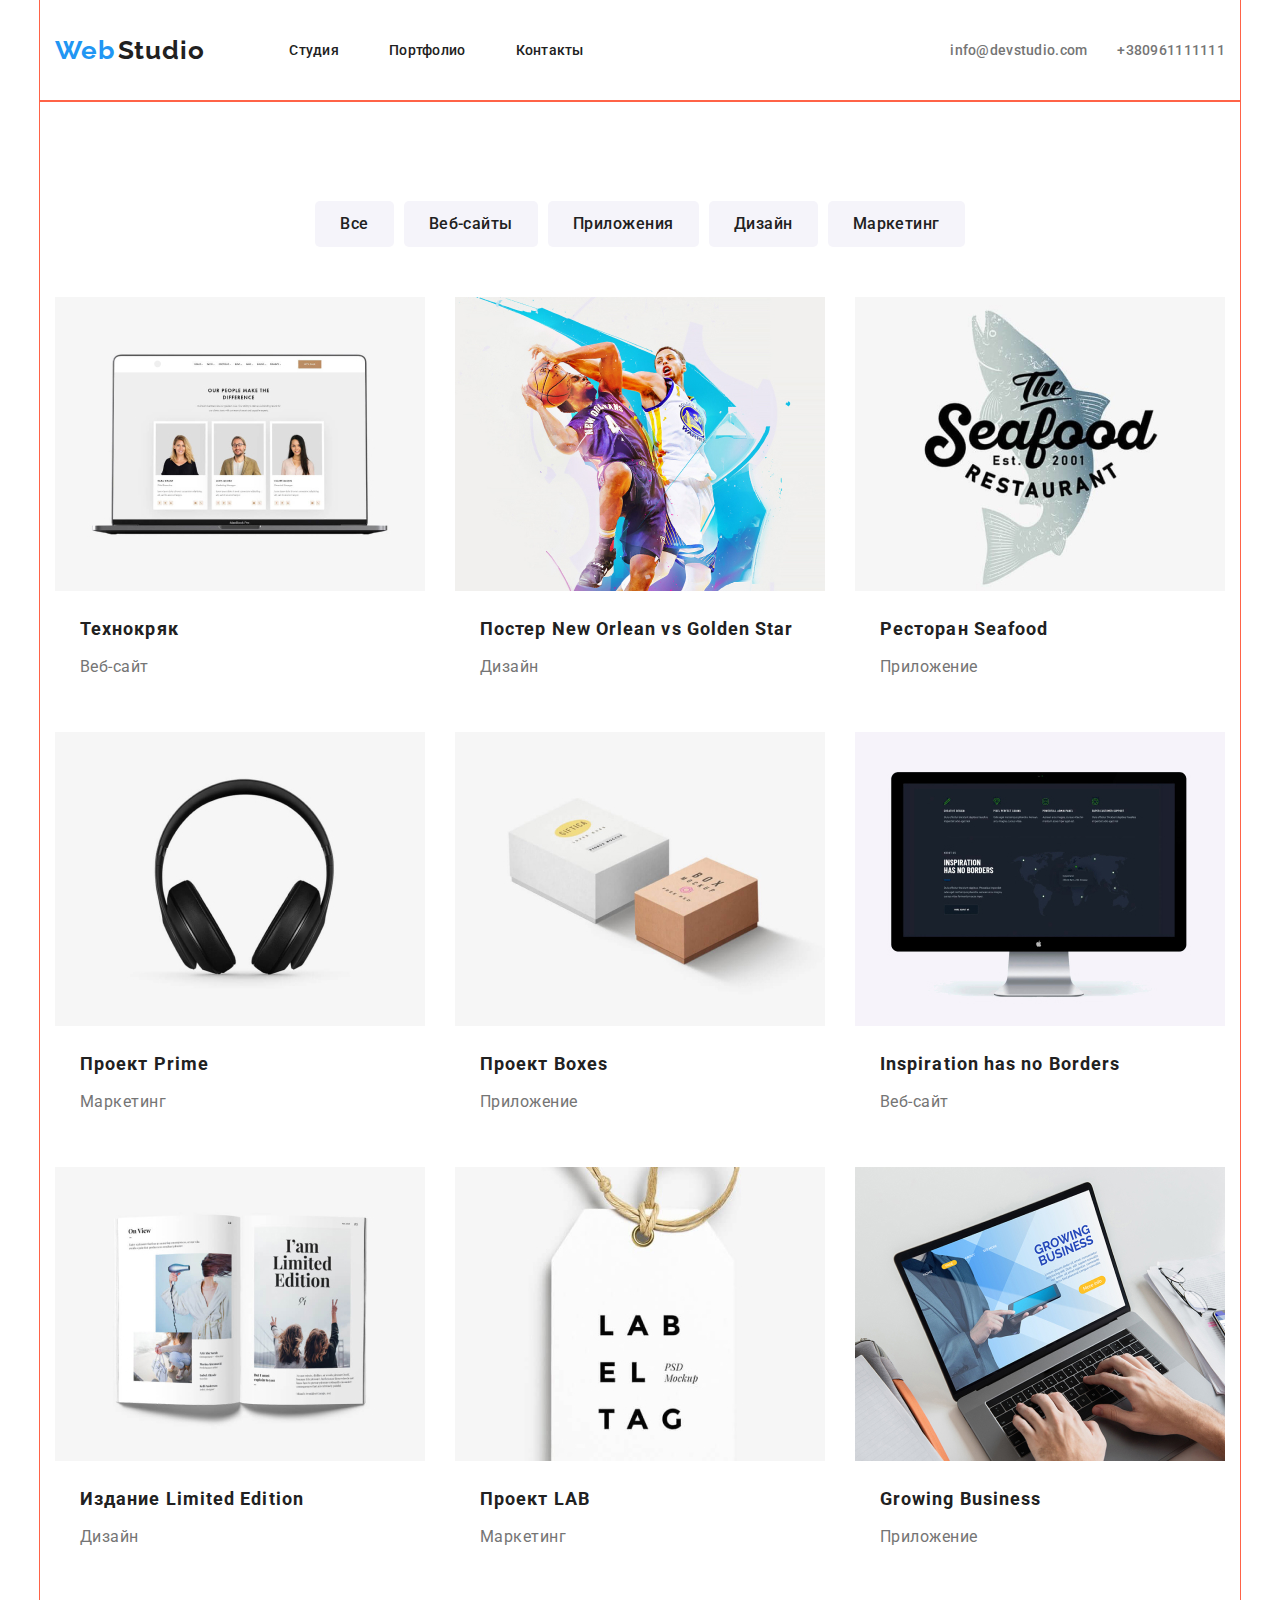
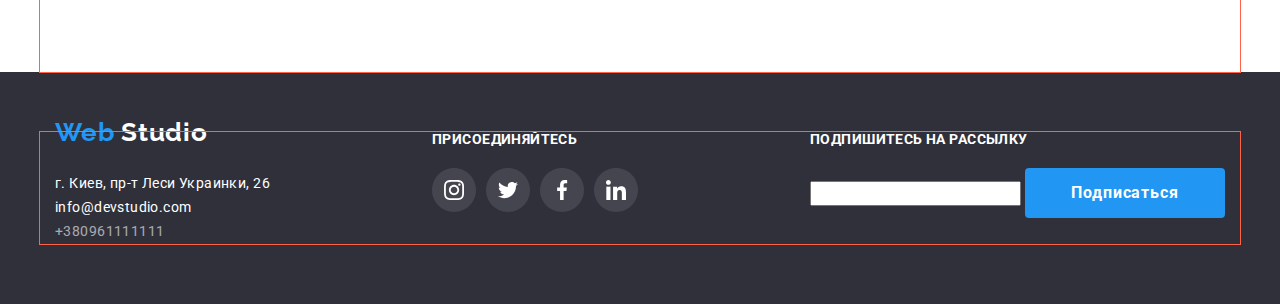
==== commit b80364a9: "Error correction" ====
--- a/portfolio.html
+++ b/portfolio.html
@@ -84,8 +84,10 @@
                   alt="Технокряк веб сайт"
                   width="370"
                 />
-                <h2 class="portfolio-title">Технокряк</h2>
-                <p class="portfolio-group">Веб-сайт</p>
+                <div class="border">
+                  <h2 class="portfolio-title">Технокряк</h2>
+                  <p class="portfolio-group">Веб-сайт</p>
+                </div>
                 <p class="portfolio-description">
                   Технокряк это современная площадка распространения
                   коронавируса. Компании используют эту платформу для цифрового
@@ -96,10 +98,12 @@
             <li class="item">
               <a href="#">
                 <img src="./images/img.tehno.2.jpg" alt="Постер" width="370" />
-                <h2 class="portfolio-title">
-                  Постер New Orlean vs Golden Star
-                </h2>
-                <p class="portfolio-group">Дизайн</p>
+                <div class="border">
+                  <h2 class="portfolio-title">
+                    Постер New Orlean vs Golden Star
+                  </h2>
+                  <p class="portfolio-group">Дизайн</p>
+                </div>
               </a>
             </li>
             <li class="item">
@@ -109,8 +113,10 @@
                   alt="Приложение для ресторана"
                   width="370"
                 />
-                <h2 class="portfolio-title">Ресторан Seafood</h2>
-                <p class="portfolio-group">Приложение</p>
+                <div class="border">
+                  <h2 class="portfolio-title">Ресторан Seafood</h2>
+                  <p class="portfolio-group">Приложение</p>
+                </div>
               </a>
             </li>
             <li class="item">
@@ -120,8 +126,10 @@
                   alt="Маркетинговый проект"
                   width="370"
                 />
-                <h2 class="portfolio-title">Проект Prime</h2>
-                <p class="portfolio-group">Маркетинг</p>
+                <div class="border">
+                  <h2 class="portfolio-title">Проект Prime</h2>
+                  <p class="portfolio-group">Маркетинг</p>
+                </div>
               </a>
             </li>
             <li class="item">
@@ -131,8 +139,10 @@
                   alt="Приложение Коробка"
                   width="370"
                 />
-                <h2 class="portfolio-title">Проект Boxes</h2>
-                <p class="portfolio-group">Приложение</p>
+                <div class="border">
+                  <h2 class="portfolio-title">Проект Boxes</h2>
+                  <p class="portfolio-group">Приложение</p>
+                </div>
               </a>
             </li>
             <li class="item">
@@ -142,26 +152,32 @@
                   alt="Веб сайт про вдохновение"
                   width="370"
                 />
-                <h2 class="portfolio-title">Inspiration has no Borders</h2>
-                <p class="portfolio-group">Веб-сайт</p>
+                <div class="border">
+                  <h2 class="portfolio-title">Inspiration has no Borders</h2>
+                  <p class="portfolio-group">Веб-сайт</p>
+                </div>
               </a>
             </li>
             <li class="item">
               <a href="">
                 <img src="./images/img.tehno.7.jpg" alt="Дизайн" width="370" />
-                <h2 class="portfolio-title">Издание Limited Edition</h2>
-                <p class="portfolio-group">Дизайн</p>
-              </a>
-            </li>
-            <li>
+                <div class="border">
+                  <h2 class="portfolio-title">Издание Limited Edition</h2>
+                  <p class="portfolio-group">Дизайн</p>
+                </div>
+              </a>
+            </li>
+            <li class="item">
               <a href="">
                 <img
                   src="./images/img.tehno.8.jpg"
                   alt="Маркетинг проекта Лаб"
                   width="370"
                 />
-                <h2 class="portfolio-title">Проект LAB</h2>
-                <p class="portfolio-group">Маркетинг</p>
+                <div class="border">
+                  <h2 class="portfolio-title">Проект LAB</h2>
+                  <p class="portfolio-group">Маркетинг</p>
+                </div>
               </a>
             </li>
             <li class="item">
@@ -171,8 +187,10 @@
                   alt="Приложение про бизнес"
                   width="370"
                 />
-                <h2 class="portfolio-title">Growing Business</h2>
-                <p class="portfolio-group">Приложение</p>
+                <div class="border">
+                  <h2 class="portfolio-title">Growing Business</h2>
+                  <p class="portfolio-group">Приложение</p>
+                </div>
               </a>
             </li>
           </ul>
@@ -181,25 +199,26 @@
     </main>
 
     <!--Footer-->
-    <footer class="container last">
-      <div class="footer">
-        <ul class="foot-log">
-          <li class="footweb">
-            <a href="">
-              <span class="logo-web">Web</span>
-              <span class="logo-studio web-white">Studio</span>
-            </a>
-          </li>
-          <li class="footweb">
-            <span class="footer-adress">г. Киев, пр-т Леси Украинки, 26 </span
-            ><br />
-            <span class="email">info@devstudio.com </span><br />
-            <span class="phone">+380961111111 </span><br />
-          </li>
-        </ul>
-        <div class="foot-join">
-          <div class="footweb slogan">Присоединяйтесь</div>
-          <ul class="foot">
+    <footer class="footer">
+      <div class="container footer-flexbox">
+        <!--adress section-->
+
+        <div class="fadress">
+          <a href="" class="footer-logo">
+            <span class="blue">Web</span>
+            Studio
+          </a>
+          <br />
+          <span class="footer-adress">г. Киев, пр-т Леси Украинки, 26 </span
+          ><br />
+          <span class="email">info@devstudio.com </span><br />
+          <span class="phone">+380961111111 </span><br />
+        </div>
+
+        <!-- Social -->
+        <div class="footer-form">
+          <div class="slogan footer-flexbox">Присоединяйтесь</div>
+          <ul class="footer-list">
             <li class="staf">
               <a
                 href="https://www.instagram.com/"
@@ -239,7 +258,7 @@
           </ul>
         </div>
         <div>
-          <div class="footweb slogan">
+          <div class="slogan footer-flexbox">
             Подпишитесь на рассылку
           </div>
           <input type="text" />
--- a/css/styles.css
+++ b/css/styles.css
@@ -58,30 +58,30 @@
 .hero {
   padding-top: 200px;
   padding-bottom: 280px;
-  padding-left: auto;
-  padding-right: auto;
   text-align: center;
   background-color: #2f303a;
 }
 
-.title {
+.hero-title {
+  margin-top: 0px;
+  margin-bottom: 30px;
+
   color: #ffffff;
   font-weight: 700px;
   font-size: 44px;
   line-height: 1.36;
   letter-spacing: 0.06em;
-  /* margin-bottom: 0px;
-  margin-top: 0px; */
-}
-.effective {
-  margin: 0px 0px 30px 0px;
-  text-align: center;
-}
+}
+/* .effective {
+  margin-top: 30px;
+  text-align: center;
+} */
 /* Button */
 .button {
-  border-radius: 5px;
-  padding: 15px 30px;
+  border-radius: 4px;
+  padding: 10px 30px;
   min-width: 200px;
+  height: 50px;
   border: 0px;
   background-color: var(--acent-text-color);
   color: var(--white-text-color);
@@ -91,6 +91,7 @@
   line-height: 1.88;
   letter-spacing: 0.06em;
   text-align: center;
+  margin: 0px;
 }
 
 /* Main Navigation*/
@@ -167,8 +168,10 @@
 /* Work principles*/
 
 .principles-title {
-  margin-top: 10px;
-  margin-bottom: 10px;
+  padding-top: 10px;
+  padding-bottom: 10px;
+  margin: 0px;
+
   color: var(--title-text-color);
   font-weight: 700;
   font-size: 14px;
@@ -177,17 +180,21 @@
   text-transform: uppercase;
 }
 .principles-description {
+  margin: 0px;
+
   font-weight: 400;
   font-size: 14px;
   line-height: 1.71;
   letter-spacing: 0.03em;
 }
-.principles {
-  display: flex;
-  flex-wrap: wrap;
+.section-principles {
   padding-bottom: 100px;
   padding-top: 100px;
 }
+.principles {
+  display: flex;
+  flex-wrap: wrap;
+}
 .principles:not(:last-child) {
   margin-right: 0px;
   margin-right: 30px;
@@ -201,58 +208,61 @@
 }
 .workingimg {
   margin-top: 25px;
-  margin-bottom: 25px;
+  margin-bottom: 30px;
   text-align: center;
 }
 .working {
   margin-right: 30px;
   width: 270px;
-  background-color: yellowgreen;
 }
 
 /* What do we do section*/
 
-.we-doing {
-  margin: 0px;
+.section-title {
+  margin-top: 0px;
+  margin-bottom: 50px;
+
   color: var(--title-text-color);
   font-weight: 700;
   font-size: 36px;
   line-height: 1.17;
   letter-spacing: 0.03em;
   text-align: center;
+}
+.work-list {
+  display: flex;
   flex-wrap: wrap;
-  padding-bottom: 50px;
-}
-.What-are-we-doing {
-  display: flex;
-  padding-bottom: 100px;
-}
-.What-are-we-doing .item {
+}
+.work-list .item {
   width: 370px;
   margin-right: 30px;
+  background-color: #2f303a;
 }
 .work-list .item:last-child {
   margin-right: 0px;
 }
 .work-list-title {
   color: var(--white-text-color);
-  background-color: #2f303a;
+
   font-weight: 700;
   font-size: 14px;
   line-height: 1.14;
   text-align: center;
   letter-spacing: 0.03em;
   text-transform: uppercase;
+  padding: 30px 0px 0px 0px;
+  margin: 0px 0px 30px 0px;
 }
 
 /* Our team section*/
 .ourteam {
-  background-color: var(--grey-back-color);
-}
-.section-team {
-  margin-top: 0px;
   padding-top: 100px;
   margin-bottom: 50px;
+  background-color: var(--grey-back-color);
+}
+.section-team {
+  margin-top: 0px;
+
   color: var(--title-text-color);
   font-weight: 700;
   font-size: 36px;
@@ -268,6 +278,7 @@
   display: flex;
   justify-content: center;
   padding-bottom: 100px;
+  font-size: 0px;
 }
 .team .staff {
   margin-right: 30px;
@@ -277,6 +288,9 @@
   margin-right: 0px;
 }
 .team-member-name {
+  margin-top: 0px;
+  margin-bottom: 10px;
+
   color: var(--title-text-color);
   font-weight: 500;
   font-size: 16px;
@@ -287,8 +301,12 @@
 .social {
   display: flex;
   justify-content: space-evenly;
+  margin-bottom: 30px;
 }
 .profession {
+  margin-top: 0px;
+  margin-bottom: 16px;
+
   font-weight: 400;
   font-size: 16px;
   line-height: 0.84;
@@ -297,57 +315,60 @@
 }
 
 /* Adress section Foter */
-.last {
+/* .last {
   background: var(--footer-background-color);
-}
-.footer-adress {
+} */
+.footer-flexbox {
+  display: flex;
+  justify-content: space-between;
+  align-items: start;
+}
+
+.footer-list {
+  display: flex;
+}
+.staf {
+  margin-right: 10px;
+  display: flex;
+  justify-content: center;
+}
+.foot .staf:last-child {
+  margin-right: 0px;
+}
+
+.footer {
+  background: var(--footer-background-color);
+  padding-top: 60px;
+  padding-bottom: 60px;
+}
+
+.footer-logo {
+  display: block;
+  margin-bottom: 20px;
+
+  color: var(--white-text-color);
+  font-family: Raleway, sans-serif;
+  font-weight: 700;
+  font-size: 26px;
+  line-height: 1.19px;
+  letter-spacing: 0.03em;
+}
+
+.footer-logo .blue {
+  color: var(--acent-text-color);
+}
+
+.footer-adress,
+.email {
+  margin-bottom: 10px;
+
   color: var(--white-text-color);
   font-weight: 400;
   font-size: 14px;
   line-height: 1.71;
   letter-spacing: 0.03em;
 }
-.foter {
-  color: var(--white-text-color);
-}
-
-.footer {
-  display: flex;
-  align-items: center;
-  padding-bottom: 50px;
-  padding-top: 50px;
-  margin-right: auto;
-}
-.foot {
-  display: flex;
-  align-items: center;
-}
-/* .foot-log {
-  margin-right: 70px;
-} */
-.footweb {
-  padding-bottom: 20px;
-  margin-right: 70px;
-}
-.footweb:last-child {
-  padding-bottom: 0px;
-}
-.join {
-  padding-bottom: 20px;
-}
-.foot-join {
-  margin-right: 100px;
-}
-.foot .staf {
-  margin-right: 10px;
-  display: flex;
-  justify-content: center;
-}
-.foot .staf:last-child {
-  margin-right: 0px;
-}
-
-.email,
+
 .phone {
   color: var(--contacts-text-color);
   font-weight: 400;
@@ -356,22 +377,31 @@
   letter-spacing: 0.03em;
 }
 
-.web-white {
-  color: var(--white-text-color);
-  font-family: Raleway, sans-serif;
-  font-weight: 700;
-  font-size: 26px;
-  line-height: 1.19;
-  letter-spacing: 0.03em;
-}
-
-.slogan {
+.footer-form .slogan,
+.footer-flexbox .slogan {
+  margin-bottom: 20px;
   color: var(--white-text-color);
   font-weight: 700;
   font-size: 14px;
   line-height: 1.14;
   letter-spacing: 0.03em;
   text-transform: uppercase;
+}
+
+.footer-button {
+  border-radius: 4px;
+  padding: 10px 28px;
+  min-width: 200px;
+  border: 0px;
+
+  background-color: var(--acent-text-color);
+  color: var(--white-text-color);
+  font-family: inherit;
+  font-weight: 700;
+  font-size: 16px;
+  line-height: 1.88;
+  text-align: center;
+  letter-spacing: 0.06em;
 }
 
 /*PORTFOLIO PAGE CSS*/
@@ -383,10 +413,10 @@
 .portfolio-nav {
   display: flex;
   justify-content: center;
-}
-.portfolio-nav .item {
+  margin-bottom: 50px;
+}
+.item {
   margin-right: 10px;
-  margin-bottom: 50px;
 }
 .portfolio-nav .item:last-child {
   margin-right: 0px;
@@ -396,7 +426,7 @@
   border-radius: 5px;
   padding: 10px 25px;
   border: 0px;
-  margin-bottom: 50px;
+  /* margin-bottom: 50px; */
 
   background-color: var(--grey-back-color);
   color: var(--title-text-color);
@@ -416,6 +446,7 @@
 .portfolio {
   display: flex;
   flex-wrap: wrap;
+  font-size: 0px;
 }
 
 .portfolio .item {
@@ -431,9 +462,15 @@
 .portfolio .item:nth-last-child(-n + 3) {
   margin-bottom: 0px;
 }
+.border {
+  padding-left: 25px;
+  padding-right: 25px;
+  padding-top: 20px;
+  padding-bottom: 20px;
+}
 
 .portfolio-title {
-  margin-bottom: 4px;
+  margin-bottom: 5px;
   margin-top: 0px;
 
   color: var(--title-text-color);
@@ -444,8 +481,7 @@
 }
 
 .portfolio-group {
-  margin-top: 0px;
-  margin-bottom: 20px;
+  margin: 0px;
 
   color: var(--primary-text-color);
   font-weight: 400;
@@ -457,7 +493,7 @@
 .portfolio-description {
   margin-top: 0px;
   margin-bottom: 0px;
-
+  display: none;
   color: var(--white-text-color);
   background-color: #2196f3;
   font-weight: 400;
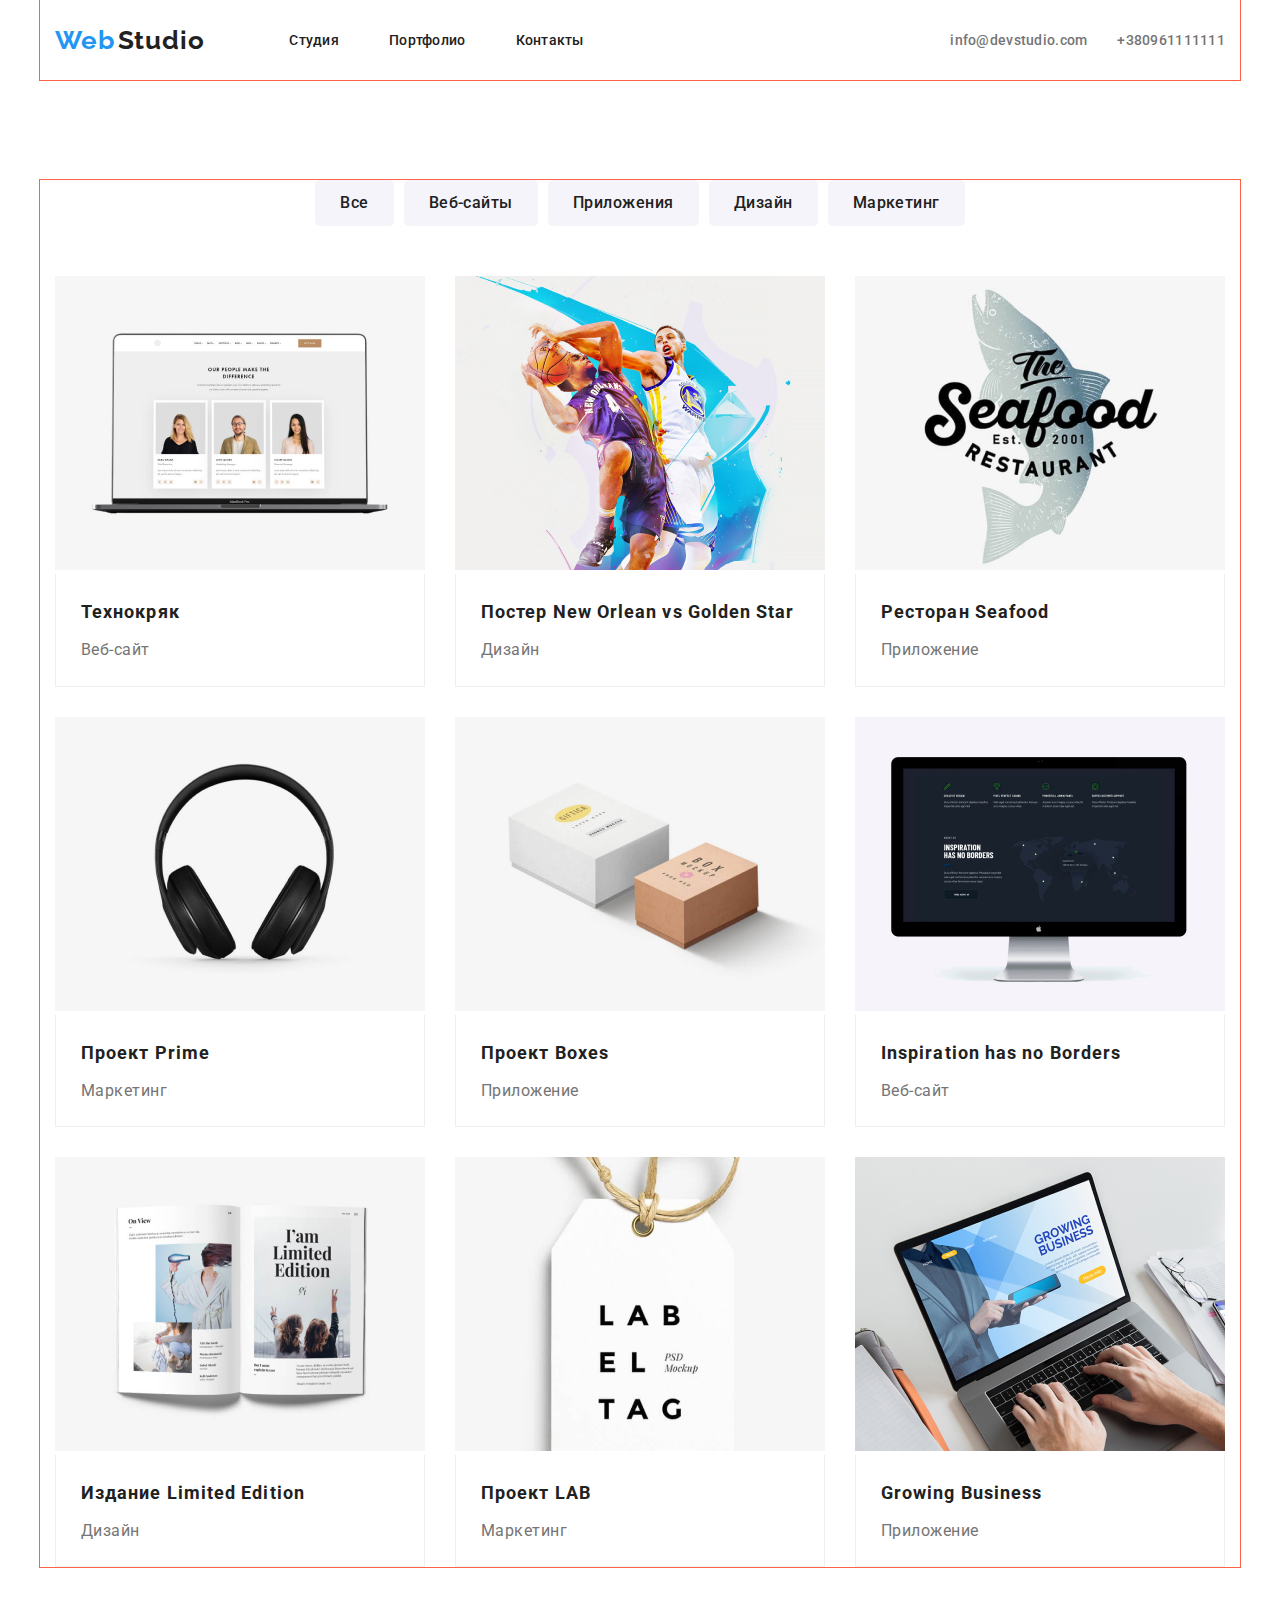
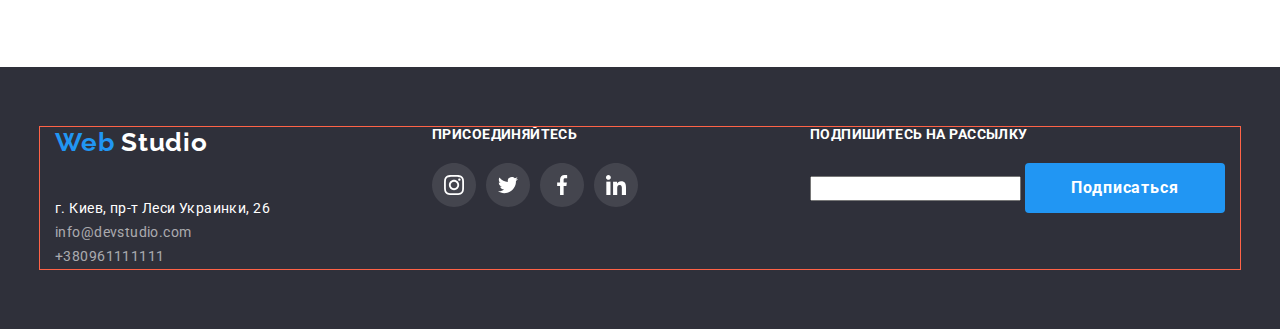
==== commit 2458df91: "+" ====
--- a/portfolio.html
+++ b/portfolio.html
@@ -16,7 +16,7 @@
     <header class="page-header">
       <!--Main Navigation-->
 
-      <div class="container flexbox">
+      <div class="container top-nav">
         <nav class="navigation">
           <ul class="site-nav">
             <li class="menu-item-studio">
@@ -54,8 +54,8 @@
 
     <!--Section-->
     <main>
-      <section class="container">
-        <div class="section-portfolio">
+      <section class="section-portfolio">
+        <div class="container">
           <h1 hidden>Наше портфолио проектов</h1>
           <ul class="portfolio-nav">
             <li class="item">
--- a/css/styles.css
+++ b/css/styles.css
@@ -36,9 +36,11 @@
 
 .page-header {
   box-sizing: inherit;
-}
-
-.flexbox {
+  height: 80px;
+  display: flex;
+}
+
+.top-nav {
   display: flex;
   justify-content: flex-end;
   align-items: center;
@@ -71,11 +73,9 @@
   font-size: 44px;
   line-height: 1.36;
   letter-spacing: 0.06em;
-}
-/* .effective {
-  margin-top: 30px;
-  text-align: center;
-} */
+  text-transform: uppercase;
+}
+
 /* Button */
 .button {
   border-radius: 4px;
@@ -117,9 +117,10 @@
   color: var(--title-text-color);
   font-weight: 500;
   font-size: 14px;
-  line-height: 1.14px;
+  line-height: 1.14;
   letter-spacing: 0.02em;
 }
+
 .site-nav {
   display: flex;
   margin: none;
@@ -137,6 +138,7 @@
 }
 .adress-top {
   font-style: normal;
+  margin-left: auto;
 }
 .menu-item-contacts:not(:last-child) {
   margin-right: 30px;
@@ -153,7 +155,7 @@
   color: var(--primary-text-color);
   font-weight: 500;
   font-size: 14px;
-  line-height: 1.14px;
+  line-height: 1.14;
   letter-spacing: 0.02em;
 }
 .link:hover,
@@ -207,9 +209,10 @@
   margin-right: 0px;
 }
 .workingimg {
-  margin-top: 25px;
-  margin-bottom: 30px;
-  text-align: center;
+  padding-top: 25px;
+  padding-bottom: 55px;
+  text-align: center;
+  background-color: #f5f4fa;
 }
 .working {
   margin-right: 30px;
@@ -232,6 +235,7 @@
 .work-list {
   display: flex;
   flex-wrap: wrap;
+  font-size: 0px;
 }
 .work-list .item {
   width: 370px;
@@ -254,15 +258,21 @@
   margin: 0px 0px 30px 0px;
 }
 
+.wwd {
+  padding-bottom: 100px;
+}
+
 /* Our team section*/
 .ourteam {
+  background-color: var(--grey-back-color);
+}
+.teamsection {
   padding-top: 100px;
+  padding-bottom: 100px;
+}
+.section-team {
   margin-bottom: 50px;
-  background-color: var(--grey-back-color);
-}
-.section-team {
-  margin-top: 0px;
-
+  margin-top: 0px;
   color: var(--title-text-color);
   font-weight: 700;
   font-size: 36px;
@@ -277,11 +287,11 @@
 .team {
   display: flex;
   justify-content: center;
-  padding-bottom: 100px;
   font-size: 0px;
 }
 .team .staff {
   margin-right: 30px;
+  padding-bottom: 25px;
   background-color: var(--white-text-color);
 }
 .team .staff:last-child {
@@ -300,12 +310,18 @@
 }
 .social {
   display: flex;
-  justify-content: space-evenly;
-  margin-bottom: 30px;
-}
+  justify-content: center;
+}
+.social .sociall {
+  margin-right: 10px;
+}
+.sociall:last-child {
+  margin-right: 0px;
+}
+
 .profession {
   margin-top: 0px;
-  margin-bottom: 16px;
+  margin-bottom: 20px;
 
   font-weight: 400;
   font-size: 16px;
@@ -315,9 +331,7 @@
 }
 
 /* Adress section Foter */
-/* .last {
-  background: var(--footer-background-color);
-} */
+
 .footer-flexbox {
   display: flex;
   justify-content: space-between;
@@ -326,50 +340,45 @@
 
 .footer-list {
   display: flex;
-}
-.staf {
-  margin-right: 10px;
-  display: flex;
-  justify-content: center;
-}
-.foot .staf:last-child {
-  margin-right: 0px;
+  justify-content: space-around;
 }
 
 .footer {
   background: var(--footer-background-color);
   padding-top: 60px;
   padding-bottom: 60px;
+  /* box-sizing: inherit; */
+
+  /* display: flex; */
 }
 
 .footer-logo {
   display: block;
-  margin-bottom: 20px;
-
   color: var(--white-text-color);
   font-family: Raleway, sans-serif;
   font-weight: 700;
   font-size: 26px;
-  line-height: 1.19px;
-  letter-spacing: 0.03em;
+  line-height: 1.19;
+  letter-spacing: 0.03em;
+  padding-bottom: 20px;
 }
 
 .footer-logo .blue {
   color: var(--acent-text-color);
 }
 
-.footer-adress,
+.footer-adress {
+  margin-bottom: 10px;
+
+  color: var(--white-text-color);
+  font-weight: 400;
+  font-size: 14px;
+  line-height: 1.71;
+  letter-spacing: 0.03em;
+}
+
+.phone,
 .email {
-  margin-bottom: 10px;
-
-  color: var(--white-text-color);
-  font-weight: 400;
-  font-size: 14px;
-  line-height: 1.71;
-  letter-spacing: 0.03em;
-}
-
-.phone {
   color: var(--contacts-text-color);
   font-weight: 400;
   font-size: 14px;
@@ -403,6 +412,14 @@
   text-align: center;
   letter-spacing: 0.06em;
 }
+.staf {
+  margin-right: 10px;
+  display: flex;
+  justify-content: center;
+}
+.foot .staf:last-child {
+  margin-right: 0px;
+}
 
 /*PORTFOLIO PAGE CSS*/
 
@@ -446,7 +463,6 @@
 .portfolio {
   display: flex;
   flex-wrap: wrap;
-  font-size: 0px;
 }
 
 .portfolio .item {
@@ -463,6 +479,9 @@
   margin-bottom: 0px;
 }
 .border {
+  border-left: 1px solid #eeeeee;
+  border-bottom: 1px solid #eeeeee;
+  border-right: 1px solid #eeeeee;
   padding-left: 25px;
   padding-right: 25px;
   padding-top: 20px;
